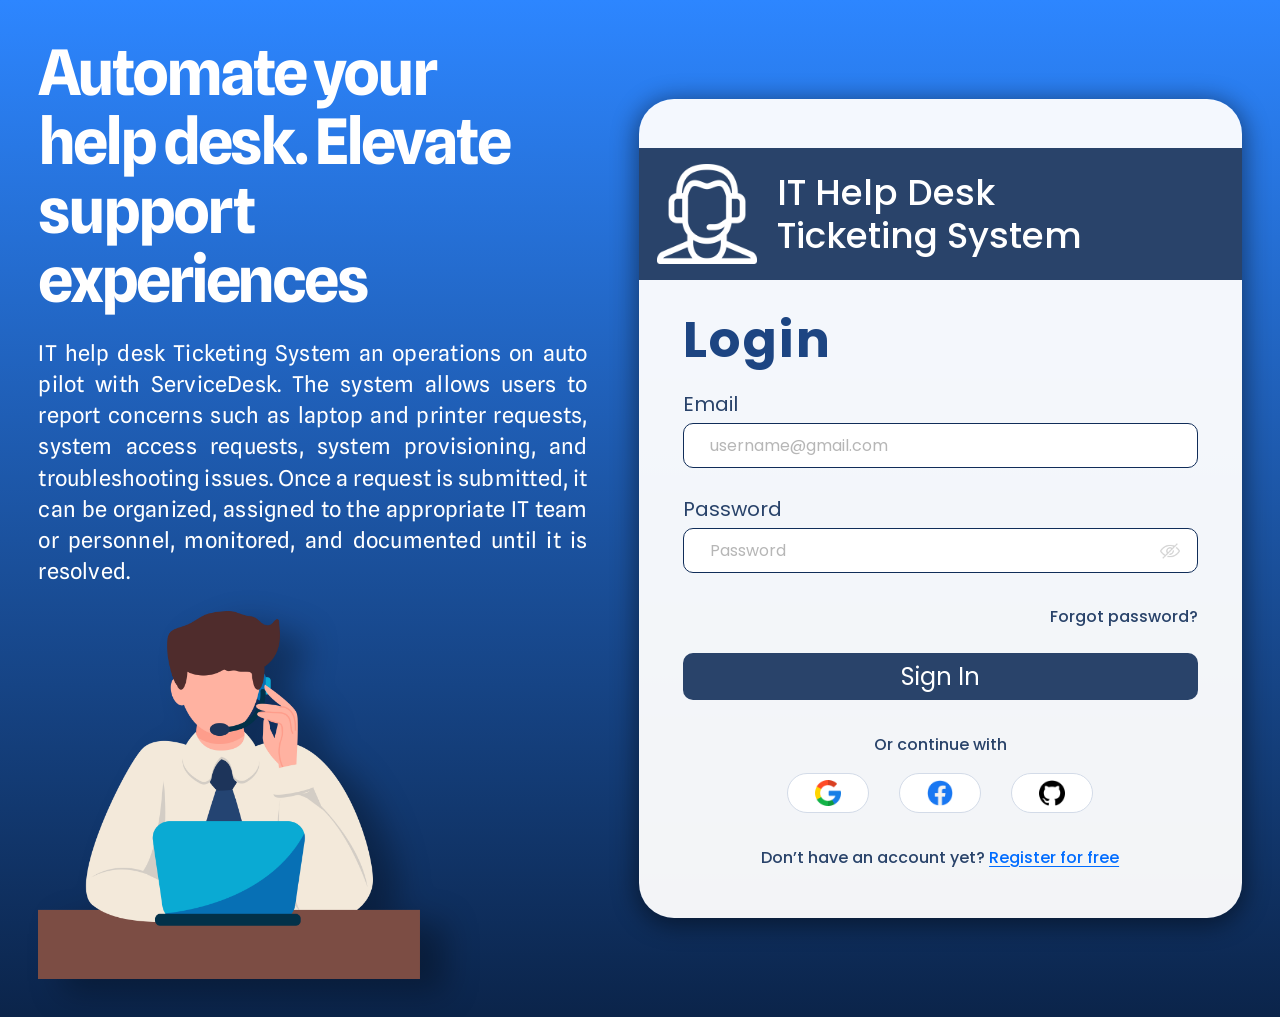
==== index.html @ b222d2eb "Rename Login.html to index.html" ====
<!DOCTYPE html>
<html lang="en">
<head>
  <meta charset="UTF-8">
  <meta name="viewport" content="width=device-width, initial-scale=1.0">
  <title>Login | IT Help Desk Ticketing System</title>

  <!-- Fonts used by the design (Figma only exports their names, it doesn't load them) -->
  <link rel="preconnect" href="https://fonts.googleapis.com">
  <link rel="preconnect" href="https://fonts.gstatic.com" crossorigin>
  <link href="https://fonts.googleapis.com/css2?family=Poppins:wght@400;500;700&family=Spline+Sans:wght@400;700&display=swap" rel="stylesheet">

  <!-- Variables first, then the styles that use them -->
  <link rel="stylesheet" href="varss.css">
  <link rel="stylesheet" href="style.css">
</head>
<body>
  <main class="login">

    <!-- Left side: tagline, description, illustration -->
    <section class="hero">
      <h1 class="hero-title">
        Automate your<br>
        help desk. Elevate support experiences
      </h1>
      <p class="hero-text">
        IT help desk Ticketing System an operations on auto pilot with
        ServiceDesk. The system allows users to report concerns such as laptop
        and printer requests, system access requests, system provisioning, and
        troubleshooting issues. Once a request is submitted, it can be
        organized, assigned to the appropriate IT team or personnel, monitored,
        and documented until it is resolved.
      </p>
      <img class="hero-image" src="maleworker.png" alt="Male IT support worker">
    </section>

    <!-- Right side: login card -->
    <section class="login-card" aria-labelledby="login-title">
      <header class="brand">
        <img class="brand-logo" src="Techuser.png" alt="">
        <p class="brand-name">
          IT Help Desk<br>
          Ticketing System
        </p>
      </header>

      <div class="card-body">
        <form class="login-form" id="loginForm" novalidate>
          <h2 class="login-title" id="login-title">Login</h2>

          <div class="field">
            <label for="email">Email</label>
            <input
              type="email"
              id="email"
              name="email"
              placeholder="username@gmail.com"
              autocomplete="email"
              aria-describedby="emailError"
              required>
            <p class="field-error" id="emailError" role="alert"></p>
          </div>

          <div class="field">
            <label for="password">Password</label>
            <div class="password-wrap">
              <input
                type="password"
                id="password"
                name="password"
                placeholder="Password"
                autocomplete="current-password"
                aria-describedby="passwordError"
                required>
              <button
                type="button"
                class="toggle-password"
                aria-label="Show password"
                aria-pressed="false">
                <img src="passwordhidden.png" alt="">
              </button>
            </div>
            <p class="field-error" id="passwordError" role="alert"></p>
          </div>

          <a class="forgot-link" href="forgot-password.html">Forgot password?</a>

          <button type="submit" class="btn-signin">Sign In</button>
        </form>

        <p class="divider">Or continue with</p>

        <div class="social">
          <button type="button" class="social-btn" aria-label="Continue with Google">
            <img src="google.png" alt="">
          </button>
          <button type="button" class="social-btn" aria-label="Continue with Facebook">
            <img src="fb.png" alt="">
          </button>
          <button type="button" class="social-btn" aria-label="Continue with GitHub">
            <img src="github.png" alt="">
          </button>
        </div>

        <p class="register">
          Don’t have an account yet?
          <a href="register.html">Register for free</a>
        </p>
      </div>
    </section>

  </main>

  <script src="login.js"></script>
</body>
</html>
---- varss.css ----
/* Design tokens (from Figma, tidied). Load this BEFORE style.css. */
:root,
[data-variable-collection-mode="mode-1"] {
  /* Figma variables (mode-1) */
  --color: #7f99bd;
  --background-for-website: #ebebeb;

  /* Brand palette used by style.css */
  --blue-top: #2d86ff;       /* page gradient, top */
  --blue-bottom: #0b244a;    /* page gradient, bottom */
  --navy: #29436a;           /* brand band, buttons, labels */
  --navy-dark: #1d4582;      /* "Login" title, button hover */
  --border-navy: #102d59;    /* input borders */
  --blue-link: #006cff;      /* "Register for free" */
  --placeholder: #b6b6b6;
  --social-border: #d3dbe8;
  --error: #c62828;

  /* Fonts (loaded from Google Fonts in login.html) */
  --font-display: "Spline Sans", sans-serif;
  --font-body: "Poppins", sans-serif;
}
---- style.css ----
/* ==========================================================
   IT Help Desk Ticketing System: Login page
   Requires varss.css to be loaded first.
   ========================================================== */

*,
*::before,
*::after {
  box-sizing: border-box;
}

html {
  -webkit-text-size-adjust: 100%;
}

body {
  margin: 0;
  font-family: var(--font-body);
  color: var(--navy);
  background: var(--background-for-website);
}

img {
  display: block;
  max-width: 100%;
}

:focus-visible {
  outline: 3px solid var(--blue-top);
  outline-offset: 2px;
}

/* ---------- Page layout ---------- */

.login {
  min-height: 100vh;
  min-height: 100dvh;
  display: grid;
  grid-template-columns: minmax(0, 1fr) minmax(0, 603px);
  gap: clamp(24px, 4vw, 64px);
  align-items: center;
  padding: clamp(16px, 3vw, 43px);
  background: linear-gradient(180deg, var(--blue-top) 0%, var(--blue-bottom) 100%);
}

/* ---------- Left side ---------- */

.hero {
  align-self: stretch;
  display: flex;
  flex-direction: column;
  gap: 24px;
  color: #ffffff;
}

.hero-title {
  margin: 0;
  max-width: 773px;
  font-family: var(--font-display);
  font-size: clamp(2.25rem, 4.9vw, 4.375rem);
  font-weight: 700;
  line-height: 1.1;
  letter-spacing: -0.05em;
}

.hero-text {
  margin: 0;
  max-width: 747px;
  font-family: var(--font-display);
  font-size: clamp(1rem, 1.7vw, 1.75rem);
  font-weight: 400;
  line-height: 1.427;
  letter-spacing: 0.01em;
  text-align: justify; /* "justified" is not a valid value */
}

.hero-image {
  width: min(100%, 382px);
  height: auto;
  aspect-ratio: 382 / 367.92;
  margin-top: auto;
  object-fit: cover;
  filter: drop-shadow(25px 13px 16px rgba(0, 0, 0, 0.31));
}

/* ---------- Login card ---------- */

.login-card {
  width: 100%;
  padding: clamp(24px, 4vw, 49px) 0 clamp(32px, 4vw, 48px);
  background: rgba(255, 255, 255, 0.95);
  border-radius: 35px;
  box-shadow: 0 4px 24.6px 3px rgba(0, 0, 0, 0.46);
  overflow: hidden;
}

.brand {
  display: flex;
  align-items: center;
  gap: 20px;
  padding: 16px 21px 16px 18px;
  background: var(--navy);
}

.brand-logo {
  flex-shrink: 0;
  width: clamp(64px, 12vw, 100px);
  height: auto;
}

.brand-name {
  margin: 0;
  color: #ffffff;
  font-size: clamp(1.25rem, 3.2vw, 2.25rem);
  font-weight: 500;
  line-height: 1.2;
}

.card-body {
  padding: 30px clamp(20px, 4vw, 44px) 0;
}

.login-title {
  margin: 0 0 20px;
  color: var(--navy-dark);
  font-size: clamp(2rem, 6vw, 3.125rem);
  font-weight: 700;
  letter-spacing: 0.05em;
  line-height: 1.2;
}

/* ---------- Form ---------- */

.login-form {
  display: flex;
  flex-direction: column;
}

.field {
  display: flex;
  flex-direction: column;
  gap: 5px;
}

.field label {
  font-size: 1.25rem;
  font-weight: 400;
  line-height: 1.4;
}

.field input {
  width: 100%;
  height: 45px;
  padding: 0 26px;
  font: 400 1rem var(--font-body);
  color: var(--navy);
  background: #ffffff;
  border: 1px solid var(--border-navy);
  border-radius: 10px;
}

.field input::placeholder {
  color: var(--placeholder);
  opacity: 1;
}

.field input:focus {
  border-color: var(--blue-link);
}

.field input[aria-invalid="true"] {
  border-color: var(--error);
}

/* Reserved height so the layout doesn't jump when an error appears */
.field-error {
  min-height: 1.25rem;
  margin: 2px 0 0;
  color: var(--error);
  font-size: 0.875rem;
  line-height: 1.25rem;
}

.password-wrap {
  position: relative;
}

.password-wrap input {
  padding-right: 56px;
}

.toggle-password {
  position: absolute;
  top: 50%;
  right: 12px;
  transform: translateY(-50%);
  display: grid;
  place-items: center;
  width: 32px;
  height: 32px;
  padding: 0;
  background: none;
  border: 0;
  border-radius: 6px;
  cursor: pointer;
  opacity: 0.6;
}

.toggle-password[aria-pressed="true"],
.toggle-password:hover {
  opacity: 1;
}

.toggle-password img {
  width: 20px;
  height: 20px;
  object-fit: cover;
}

.forgot-link {
  align-self: flex-end;
  margin-top: 4px;
  font-size: 1rem;
  font-weight: 500;
  color: var(--navy);
  text-decoration: none;
}

.forgot-link:hover {
  text-decoration: underline;
}

.btn-signin {
  width: 100%;
  height: 47px;
  margin-top: 24px;
  font: 400 1.5rem var(--font-body);
  color: #ffffff;
  background: var(--navy);
  border: 0;
  border-radius: 10px;
  cursor: pointer;
  transition: background-color 0.15s;
}

.btn-signin:hover {
  background: var(--navy-dark);
}

/* ---------- Social sign-in ---------- */

.divider {
  margin: 32px 0 16px;
  text-align: center;
  font-size: 1rem;
  font-weight: 500;
}

.social {
  display: flex;
  justify-content: center;
  gap: 30px;
}

/* The original white-on-white pills were invisible, so they get a border */
.social-btn {
  display: grid;
  place-items: center;
  padding: 6px 27px;
  background: #ffffff;
  border: 1px solid var(--social-border);
  border-radius: 30px;
  cursor: pointer;
  transition: box-shadow 0.15s;
}

.social-btn:hover {
  box-shadow: 0 2px 8px rgba(16, 45, 89, 0.2);
}

.social-btn img {
  width: 26px;
  height: 26px;
  object-fit: contain;
}

.register {
  margin: 32px 0 0;
  text-align: center;
  font-size: 1rem;
  font-weight: 500;
}

.register a {
  color: var(--blue-link);
  text-decoration: underline;
  text-underline-offset: 3px;
}

/* ---------- Tablet and mobile ---------- */

@media (max-width: 960px) {
  .login {
    grid-template-columns: minmax(0, 603px);
    justify-content: center;
  }

  /* Show the form first on small screens */
  .login-card {
    order: -1;
  }

  .hero-image {
    display: none;
  }

  .hero-text {
    text-align: left;
  }
}

@media (max-width: 480px) {
  .social {
    gap: 16px;
  }

  .social-btn {
    padding: 6px 20px;
  }

  .btn-signin {
    font-size: 1.25rem;
  }
}

@media (prefers-reduced-motion: reduce) {
  * {
    transition: none !important;
  }
}
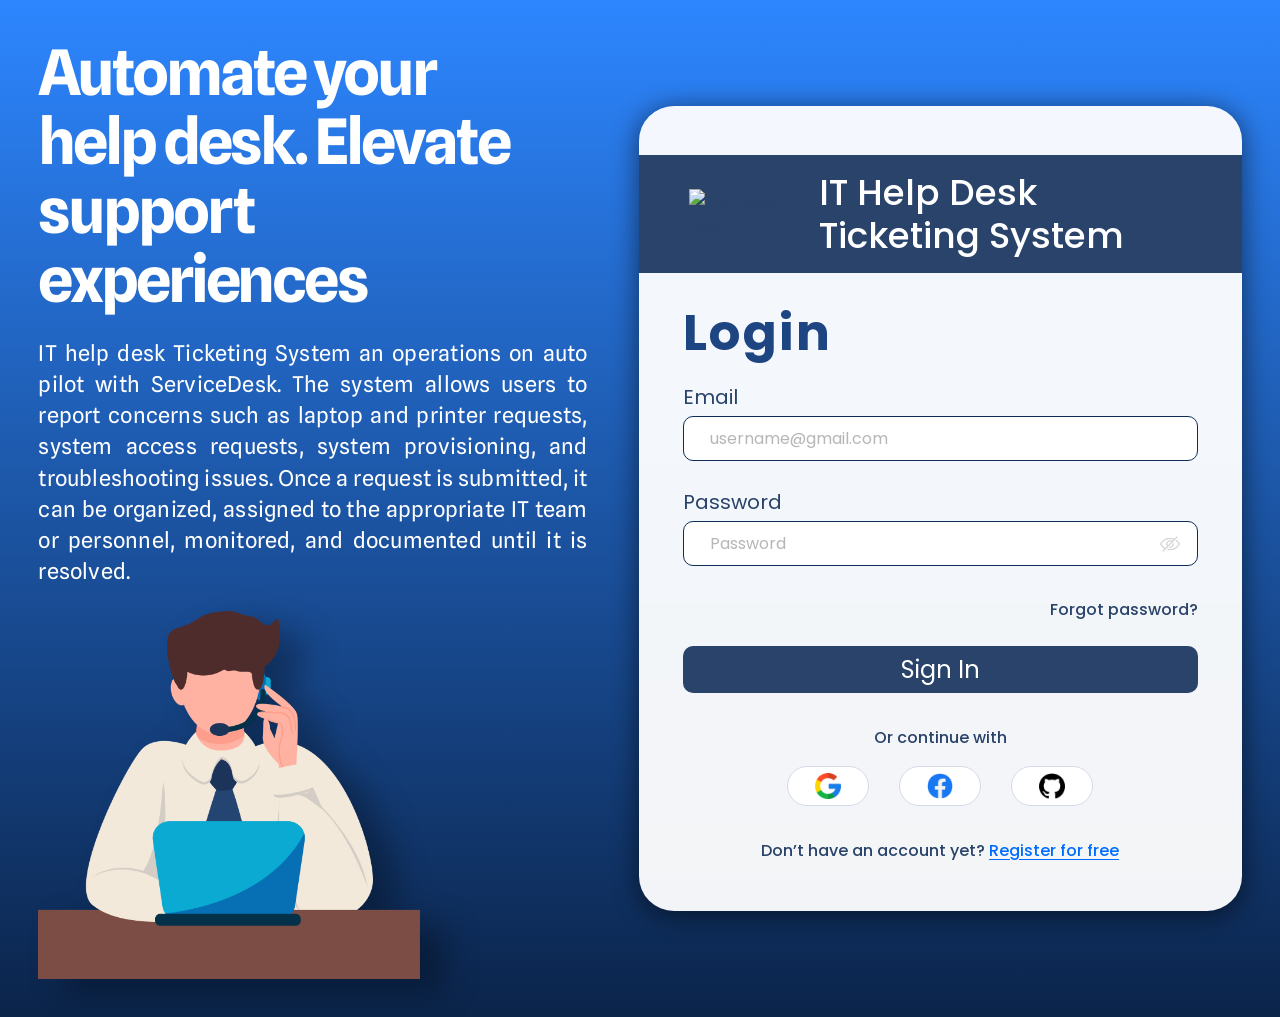
==== commit 75707868: "Update for Dashboards" ====
--- a/index.html
+++ b/index.html
@@ -1,116 +1,116 @@
-<!DOCTYPE html>
-<html lang="en">
-<head>
-  <meta charset="UTF-8">
-  <meta name="viewport" content="width=device-width, initial-scale=1.0">
-  <title>Login | IT Help Desk Ticketing System</title>
-
-  <!-- Fonts used by the design (Figma only exports their names, it doesn't load them) -->
-  <link rel="preconnect" href="https://fonts.googleapis.com">
-  <link rel="preconnect" href="https://fonts.gstatic.com" crossorigin>
-  <link href="https://fonts.googleapis.com/css2?family=Poppins:wght@400;500;700&family=Spline+Sans:wght@400;700&display=swap" rel="stylesheet">
-
-  <!-- Variables first, then the styles that use them -->
-  <link rel="stylesheet" href="varss.css">
-  <link rel="stylesheet" href="style.css">
-</head>
-<body>
-  <main class="login">
-
-    <!-- Left side: tagline, description, illustration -->
-    <section class="hero">
-      <h1 class="hero-title">
-        Automate your<br>
-        help desk. Elevate support experiences
-      </h1>
-      <p class="hero-text">
-        IT help desk Ticketing System an operations on auto pilot with
-        ServiceDesk. The system allows users to report concerns such as laptop
-        and printer requests, system access requests, system provisioning, and
-        troubleshooting issues. Once a request is submitted, it can be
-        organized, assigned to the appropriate IT team or personnel, monitored,
-        and documented until it is resolved.
-      </p>
-      <img class="hero-image" src="maleworker.png" alt="Male IT support worker">
-    </section>
-
-    <!-- Right side: login card -->
-    <section class="login-card" aria-labelledby="login-title">
-      <header class="brand">
-        <img class="brand-logo" src="Techuser.png" alt="">
-        <p class="brand-name">
-          IT Help Desk<br>
-          Ticketing System
-        </p>
-      </header>
-
-      <div class="card-body">
-        <form class="login-form" id="loginForm" novalidate>
-          <h2 class="login-title" id="login-title">Login</h2>
-
-          <div class="field">
-            <label for="email">Email</label>
-            <input
-              type="email"
-              id="email"
-              name="email"
-              placeholder="username@gmail.com"
-              autocomplete="email"
-              aria-describedby="emailError"
-              required>
-            <p class="field-error" id="emailError" role="alert"></p>
-          </div>
-
-          <div class="field">
-            <label for="password">Password</label>
-            <div class="password-wrap">
-              <input
-                type="password"
-                id="password"
-                name="password"
-                placeholder="Password"
-                autocomplete="current-password"
-                aria-describedby="passwordError"
-                required>
-              <button
-                type="button"
-                class="toggle-password"
-                aria-label="Show password"
-                aria-pressed="false">
-                <img src="passwordhidden.png" alt="">
-              </button>
-            </div>
-            <p class="field-error" id="passwordError" role="alert"></p>
-          </div>
-
-          <a class="forgot-link" href="forgot-password.html">Forgot password?</a>
-
-          <button type="submit" class="btn-signin">Sign In</button>
-        </form>
-
-        <p class="divider">Or continue with</p>
-
-        <div class="social">
-          <button type="button" class="social-btn" aria-label="Continue with Google">
-            <img src="google.png" alt="">
-          </button>
-          <button type="button" class="social-btn" aria-label="Continue with Facebook">
-            <img src="fb.png" alt="">
-          </button>
-          <button type="button" class="social-btn" aria-label="Continue with GitHub">
-            <img src="github.png" alt="">
-          </button>
-        </div>
-
-        <p class="register">
-          Don’t have an account yet?
-          <a href="register.html">Register for free</a>
-        </p>
-      </div>
-    </section>
-
-  </main>
-
-  <script src="login.js"></script>
-</body>
-</html>
+<!DOCTYPE html>
+<html lang="en">
+<head>
+  <meta charset="UTF-8">
+  <meta name="viewport" content="width=device-width, initial-scale=1.0">
+  <title>Login | IT Help Desk Ticketing System</title>
+
+  <!-- Fonts used by the design (Figma only exports their names, it doesn't load them) -->
+  <link rel="preconnect" href="https://fonts.googleapis.com">
+  <link rel="preconnect" href="https://fonts.gstatic.com" crossorigin>
+  <link href="https://fonts.googleapis.com/css2?family=Poppins:wght@400;500;700&family=Spline+Sans:wght@400;700&display=swap" rel="stylesheet">
+
+  <!-- Variables first, then the styles that use them -->
+  <link rel="stylesheet" href="varss.css">
+  <link rel="stylesheet" href="style.css">
+</head>
+<body>
+  <main class="login">
+
+    <!-- Left side: tagline, description, illustration -->
+    <section class="hero">
+      <h1 class="hero-title">
+        Automate your<br>
+        help desk. Elevate support experiences
+      </h1>
+      <p class="hero-text">
+        IT help desk Ticketing System an operations on auto pilot with
+        ServiceDesk. The system allows users to report concerns such as laptop
+        and printer requests, system access requests, system provisioning, and
+        troubleshooting issues. Once a request is submitted, it can be
+        organized, assigned to the appropriate IT team or personnel, monitored,
+        and documented until it is resolved.
+      </p>
+      <img class="hero-image" src="maleworker.png" alt="Male IT support worker">
+    </section>
+
+    <!-- Right side: login card -->
+    <section class="login-card" aria-labelledby="login-title">
+      <header class="brand">
+        <img class="brand-logo" src="Logotech.png" alt="Techuser Logo">
+        <p class="brand-name">
+          IT Help Desk<br>
+          Ticketing System
+        </p>
+      </header>
+
+      <div class="card-body">
+        <form class="login-form" id="loginForm" novalidate>
+          <h2 class="login-title" id="login-title">Login</h2>
+
+          <div class="field">
+            <label for="email">Email</label>
+            <input
+              type="email"
+              id="email"
+              name="email"
+              placeholder="username@gmail.com"
+              autocomplete="email"
+              aria-describedby="emailError"
+              required>
+            <p class="field-error" id="emailError" role="alert"></p>
+          </div>
+
+          <div class="field">
+            <label for="password">Password</label>
+            <div class="password-wrap">
+              <input
+                type="password"
+                id="password"
+                name="password"
+                placeholder="Password"
+                autocomplete="current-password"
+                aria-describedby="passwordError"
+                required>
+              <button
+                type="button"
+                class="toggle-password"
+                aria-label="Show password"
+                aria-pressed="false">
+                <img src="passwordhidden.png" alt="Hide password">
+              </button>
+            </div>
+            <p class="field-error" id="passwordError" role="alert"></p>
+          </div>
+
+          <a class="forgot-link" href="forgot-password.html">Forgot password?</a>
+
+          <button type="submit" class="btn-signin">Sign In</button>
+        </form>
+
+        <p class="divider">Or continue with</p>
+
+        <div class="social">
+          <button type="button" class="social-btn" aria-label="Continue with Google">
+            <img src="google.png" alt="Google">
+          </button>
+          <button type="button" class="social-btn" aria-label="Continue with Facebook">
+            <img src="fb.png" alt="Facebook">
+          </button>
+          <button type="button" class="social-btn" aria-label="Continue with GitHub">
+            <img src="github.png" alt="GitHub">
+          </button>
+        </div>
+
+        <p class="register">
+          Don’t have an account yet?
+          <a href="register.html">Register for free</a>
+        </p>
+      </div>
+    </section>
+
+  </main>
+
+  <script src="login.js"></script>
+</body>
+</html>
--- a/style.css
+++ b/style.css
@@ -97,8 +97,8 @@
 .brand {
   display: flex;
   align-items: center;
-  gap: 20px;
-  padding: 16px 21px 16px 18px;
+  gap: 30px;
+  padding: 16px 20px 16px 50px;
   background: var(--navy);
 }
 
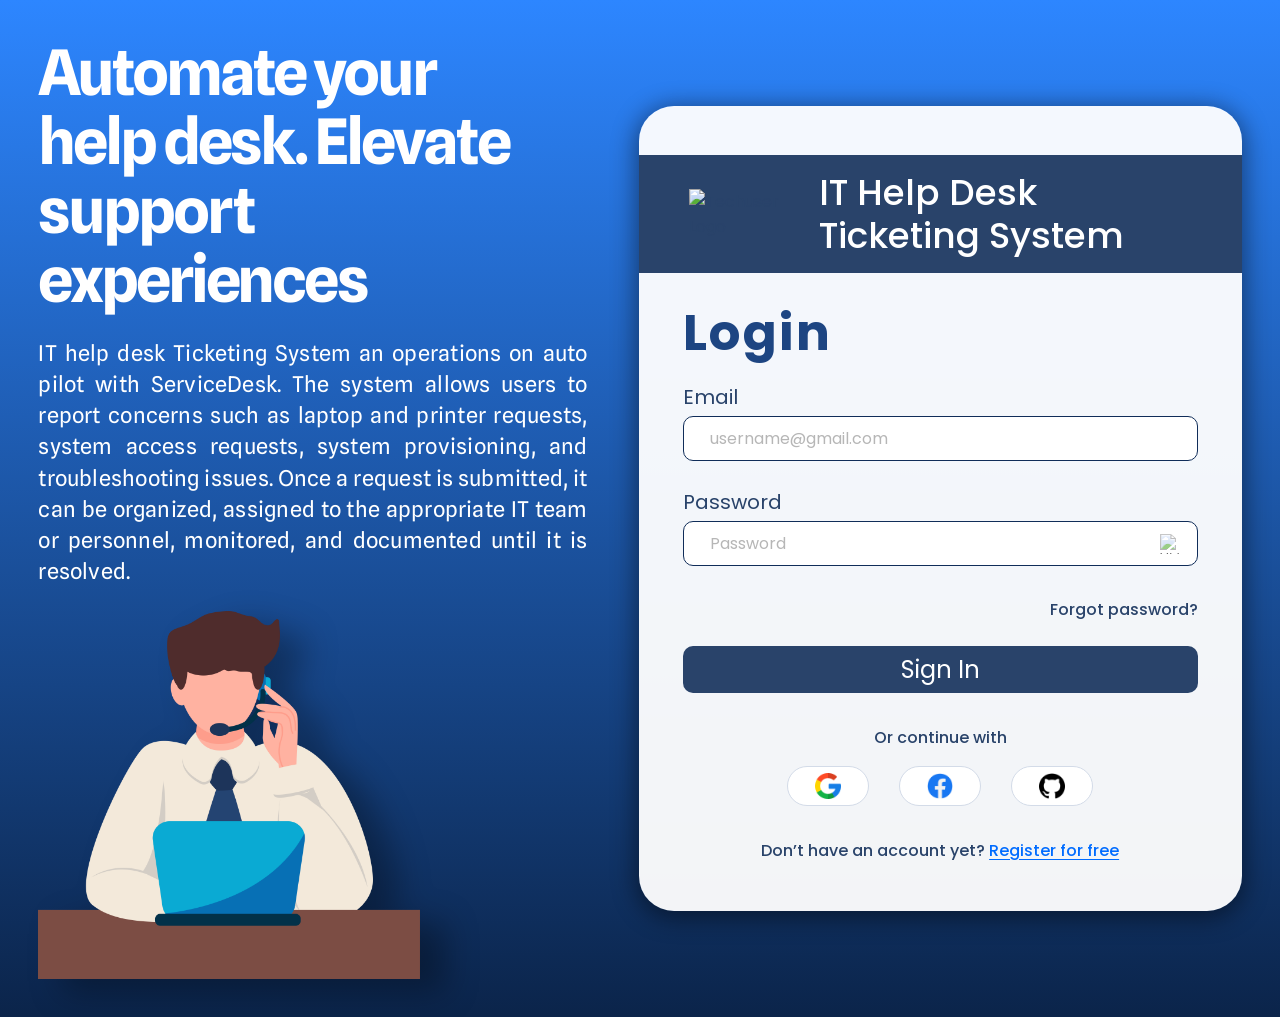
==== commit 4aef69d7: "Add files via upload" ====
--- a/index.html
+++ b/index.html
@@ -37,7 +37,7 @@
     <!-- Right side: login card -->
     <section class="login-card" aria-labelledby="login-title">
       <header class="brand">
-        <img class="brand-logo" src="Logotech.png" alt="Techuser Logo">
+        <img class="brand-logo" src="Images_Icons\Logotech.png" alt="Techuser Logo">
         <p class="brand-name">
           IT Help Desk<br>
           Ticketing System
@@ -77,7 +77,7 @@
                 class="toggle-password"
                 aria-label="Show password"
                 aria-pressed="false">
-                <img src="passwordhidden.png" alt="Hide password">
+                <img src="Images_Icons\passwordhidden.png" alt="Hide password">
               </button>
             </div>
             <p class="field-error" id="passwordError" role="alert"></p>
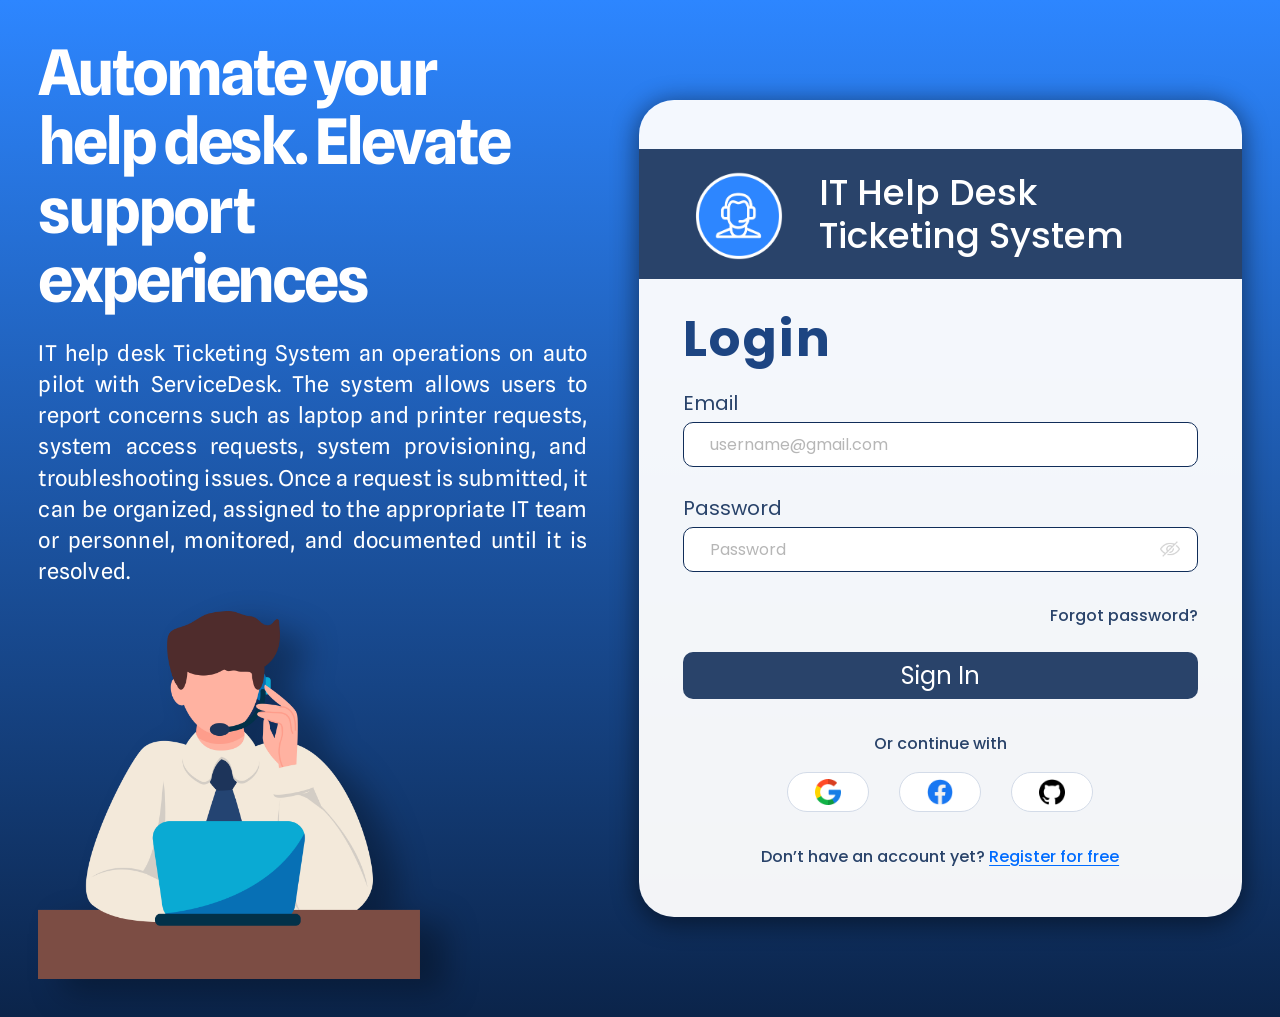
==== commit cf4bc331: "Update index.html" ====
--- a/index.html
+++ b/index.html
@@ -37,7 +37,7 @@
     <!-- Right side: login card -->
     <section class="login-card" aria-labelledby="login-title">
       <header class="brand">
-        <img class="brand-logo" src="Images_Icons\Logotech.png" alt="Techuser Logo">
+        <img class="brand-logo" src="Icons/Logotech.png" alt="Techuser Logo">
         <p class="brand-name">
           IT Help Desk<br>
           Ticketing System
@@ -77,7 +77,7 @@
                 class="toggle-password"
                 aria-label="Show password"
                 aria-pressed="false">
-                <img src="Images_Icons\passwordhidden.png" alt="Hide password">
+                <img src="Icons\passwordhidden.png" alt="Hide password">
               </button>
             </div>
             <p class="field-error" id="passwordError" role="alert"></p>
@@ -113,4 +113,4 @@
 
   <script src="login.js"></script>
 </body>
-</html>+</html>
